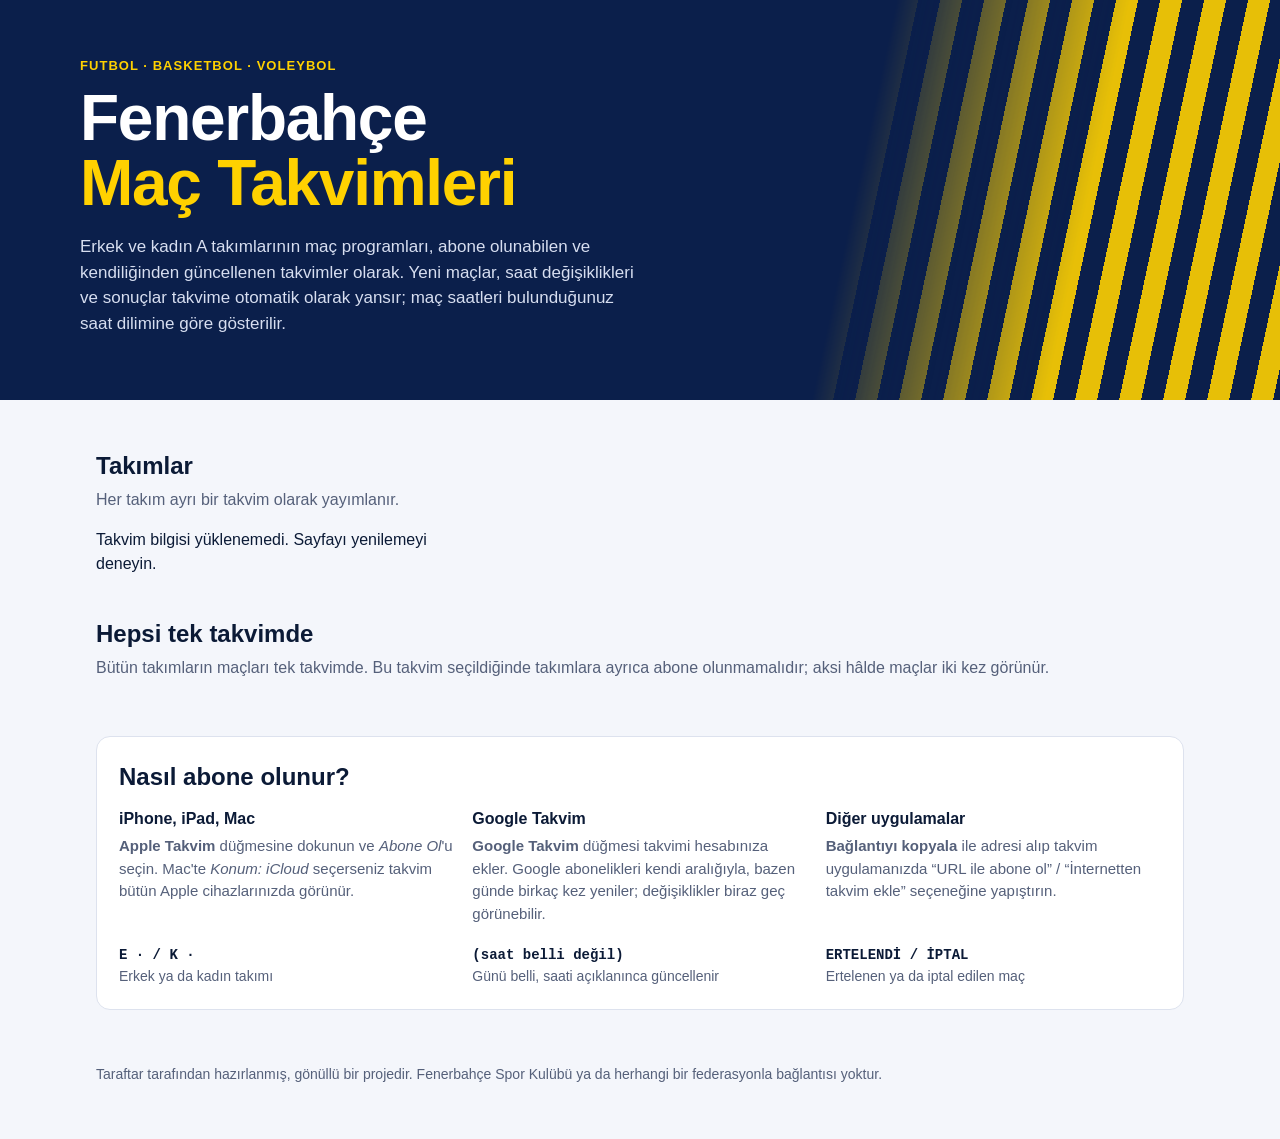
==== site/index.html @ e8459a55 "Fenerbahçe match calendar feeds" ====
<!doctype html>
<html lang="tr">
<head>
<meta charset="utf-8">
<meta name="viewport" content="width=device-width, initial-scale=1">
<meta http-equiv="Content-Security-Policy" content="default-src 'self'; img-src 'self' data:; style-src 'self'; script-src 'self'; connect-src 'self'; base-uri 'none'; form-action 'none'">
<meta name="referrer" content="no-referrer">
<meta name="description" content="Fenerbahçe erkek ve kadın A takımlarının futbol, basketbol ve voleybol maç takvimleri. Taraftar tarafından hazırlanmış gönüllü bir projedir.">
<meta name="color-scheme" content="light dark">
<title>Fenerbahçe Maç Takvimleri</title>
<link rel="icon" href="favicon.svg" type="image/svg+xml">
<link rel="stylesheet" href="style.css">
</head>
<body>
<header class="hero">
  <div class="stripes" aria-hidden="true"></div>
  <div class="hero-inner">
    <p class="eyebrow">Futbol · Basketbol · Voleybol</p>
    <h1>Fenerbahçe<br><span>Maç Takvimleri</span></h1>
    <p class="lead">Erkek ve kadın A takımlarının maç programları, abone olunabilen ve kendiliğinden güncellenen
      takvimler olarak. Yeni maçlar, saat değişiklikleri ve sonuçlar takvime otomatik olarak yansır; maç saatleri
      bulunduğunuz saat dilimine göre gösterilir.</p>
  </div>
</header>

<main>
  <section aria-labelledby="teams-title">
    <div class="section-head">
      <h2 id="teams-title">Takımlar</h2>
      <p class="muted">Her takım ayrı bir takvim olarak yayımlanır.</p>
    </div>
    <div id="teams" class="grid" aria-live="polite"></div>
  </section>

  <section aria-labelledby="all-title" class="all-section">
    <div class="section-head">
      <h2 id="all-title">Hepsi tek takvimde</h2>
      <p class="muted">Bütün takımların maçları tek takvimde. Bu takvim seçildiğinde takımlara ayrıca abone olunmamalıdır; aksi hâlde maçlar iki kez görünür.</p>
    </div>
    <div id="combined" class="grid"></div>
  </section>

  <section class="help" aria-labelledby="help-title">
    <h2 id="help-title">Nasıl abone olunur?</h2>
    <div class="help-grid">
      <div>
        <h3>iPhone, iPad, Mac</h3>
        <p><strong>Apple Takvim</strong> düğmesine dokunun ve <em>Abone Ol</em>'u seçin. Mac'te <em>Konum: iCloud</em>
          seçerseniz takvim bütün Apple cihazlarınızda görünür.</p>
      </div>
      <div>
        <h3>Google Takvim</h3>
        <p><strong>Google Takvim</strong> düğmesi takvimi hesabınıza ekler. Google abonelikleri kendi aralığıyla,
          bazen günde birkaç kez yeniler; değişiklikler biraz geç görünebilir.</p>
      </div>
      <div>
        <h3>Diğer uygulamalar</h3>
        <p><strong>Bağlantıyı kopyala</strong> ile adresi alıp takvim uygulamanızda “URL ile abone ol” / “İnternetten
          takvim ekle” seçeneğine yapıştırın.</p>
      </div>
    </div>
    <dl class="legend">
      <div><dt>E · / K ·</dt><dd>Erkek ya da kadın takımı</dd></div>
      <div><dt>(saat belli değil)</dt><dd>Günü belli, saati açıklanınca güncellenir</dd></div>
      <div><dt>ERTELENDİ / İPTAL</dt><dd>Ertelenen ya da iptal edilen maç</dd></div>
    </dl>
  </section>
</main>

<footer>
  <p>Taraftar tarafından hazırlanmış, gönüllü bir projedir. Fenerbahçe Spor Kulübü ya da herhangi bir federasyonla
    bağlantısı yoktur.</p>
  <p id="updated" class="muted"></p>
</footer>

<template id="card-tpl">
  <article class="card">
    <div class="card-top">
      <span class="emoji" aria-hidden="true"></span>
      <div>
        <h3 class="name"></h3>
        <p class="count muted"></p>
      </div>
    </div>
    <div class="next">
      <p class="next-label">Sıradaki maç</p>
      <p class="next-title"></p>
      <p class="next-meta muted"></p>
      <p class="countdown"></p>
    </div>
    <ol class="later"></ol>
    <fieldset class="alarm">
      <legend>Hatırlatma</legend>
      <div class="seg"></div>
    </fieldset>
    <div class="actions">
      <a class="btn primary apple">Apple Takvim</a>
      <a class="btn google" target="_blank" rel="noopener">Google Takvim</a>
      <button class="btn copy" type="button">Bağlantıyı kopyala</button>
      <a class="btn ghost ics">.ics</a>
    </div>
  </article>
</template>

<script src="app.js" defer></script>
</body>
</html>
---- site/style.css ----
:root {
  --navy: #0b1f4b;
  --navy-2: #14306e;
  --yellow: #ffd100;
  --bg: #f4f6fb;
  --surface: #ffffff;
  --text: #0b1a36;
  --muted: #55607a;
  --border: #dde2ee;
  --chip: #eef1f8;
  --focus: #2b5bc4;
  --radius: 14px;
  --font: -apple-system, BlinkMacSystemFont, "Segoe UI", Roboto, "Helvetica Neue", Arial, sans-serif;
}
@media (prefers-color-scheme: dark) {
  :root {
    --bg: #070f24;
    --surface: #0f1b3a;
    --text: #eef2fb;
    --muted: #9aa6c2;
    --border: #22325c;
    --chip: #17264d;
    --focus: #ffd100;
  }
}

* { box-sizing: border-box; }
html { -webkit-text-size-adjust: 100%; }
body {
  margin: 0;
  background: var(--bg);
  color: var(--text);
  font: 16px/1.5 var(--font);
}
a { color: inherit; }
.muted { color: var(--muted); }

/* hero with a striped band inspired by the classic kit (no crest, no logos) */
.hero {
  position: relative;
  overflow: hidden;
  background: var(--navy);
  color: #fff;
  padding: 56px 16px 64px;
}
.stripes {
  position: absolute;
  inset: 0 0 auto auto;
  width: min(46vw, 520px);
  height: 100%;
  background: repeating-linear-gradient(90deg, var(--yellow) 0 22px, var(--navy) 22px 44px);
  opacity: .9;
  transform: skewX(-12deg) translateX(18%);
  mask-image: linear-gradient(90deg, transparent, #000 45%);
  -webkit-mask-image: linear-gradient(90deg, transparent, #000 45%);
}
.hero-inner { position: relative; max-width: 1120px; margin: 0 auto; }
.eyebrow {
  margin: 0 0 10px;
  color: var(--yellow);
  font-weight: 600;
  letter-spacing: .08em;
  text-transform: uppercase;
  font-size: 13px;
}
.hero h1 { margin: 0; font-size: clamp(36px, 7vw, 64px); line-height: 1.02; letter-spacing: -.02em; }
.hero h1 span { color: var(--yellow); }
.lead { max-width: 560px; margin: 18px 0 0; color: #d7def0; font-size: 17px; }

main { max-width: 1120px; margin: 0 auto; padding: 8px 16px 40px; }
section { margin-top: 40px; }
.section-head h2, .help h2 { margin: 0 0 4px; font-size: 24px; }
.section-head p { margin: 0 0 16px; }

.grid {
  display: grid;
  grid-template-columns: repeat(auto-fill, minmax(min(100%, 330px), 1fr));
  gap: 16px;
}

.card {
  background: var(--surface);
  border: 1px solid var(--border);
  border-top: 6px solid var(--team, var(--yellow));
  border-radius: var(--radius);
  padding: 18px;
  display: flex;
  flex-direction: column;
  gap: 14px;
  scroll-margin-top: 16px;
}
.card.target { outline: 3px solid var(--focus); outline-offset: 3px; }
.card-top { display: flex; align-items: center; gap: 12px; }
.emoji {
  width: 44px; height: 44px; flex: none;
  display: grid; place-items: center;
  border-radius: 12px;
  background: color-mix(in srgb, var(--team, var(--yellow)) 22%, transparent);
  font-size: 24px;
}
.name { margin: 0; font-size: 18px; }
.count { margin: 0; font-size: 13px; }

.next { background: var(--chip); border-radius: 10px; padding: 12px; }
.next p { margin: 0; }
.next-label { font-size: 12px; font-weight: 600; letter-spacing: .06em; text-transform: uppercase; color: var(--muted); }
.next-title { font-weight: 600; margin-top: 4px !important; }
.next-meta { font-size: 14px; }
.countdown { margin-top: 6px !important; font-variant-numeric: tabular-nums; font-weight: 600; }
.countdown:empty { display: none; }

.later { list-style: none; margin: 0; padding: 0; font-size: 14px; }
.later li { display: flex; justify-content: space-between; gap: 12px; padding: 6px 0; border-top: 1px solid var(--border); }
.later li span:last-child { color: var(--muted); white-space: nowrap; }
.later:empty { display: none; }

.alarm { border: 0; margin: 0; padding: 0; }
.alarm legend { font-size: 13px; color: var(--muted); margin-bottom: 6px; padding: 0; }
.seg { display: inline-flex; background: var(--chip); border-radius: 999px; padding: 3px; gap: 2px; }
.seg label { position: relative; }
.seg input { position: absolute; opacity: 0; inset: 0; margin: 0; cursor: pointer; }
.seg span { display: block; padding: 5px 12px; border-radius: 999px; font-size: 14px; }
.seg input:checked + span { background: var(--navy); color: #fff; }
.seg input:focus-visible + span { outline: 2px solid var(--focus); outline-offset: 1px; }

.actions { display: flex; flex-wrap: wrap; gap: 8px; margin-top: auto; }
.btn {
  appearance: none;
  font: inherit; font-size: 14px; font-weight: 600;
  border: 1px solid var(--border);
  background: var(--surface);
  color: var(--text);
  padding: 9px 14px;
  border-radius: 10px;
  text-decoration: none;
  cursor: pointer;
}
.btn:hover { border-color: var(--muted); }
.btn:focus-visible { outline: 2px solid var(--focus); outline-offset: 2px; }
.btn.primary { background: var(--navy); border-color: var(--navy); color: #fff; }
.btn.primary:hover { background: var(--navy-2); }
@media (prefers-color-scheme: dark) {
  .btn.primary { background: var(--yellow); border-color: var(--yellow); color: var(--navy); }
  .btn.primary:hover { background: #ffe14d; }
  .seg input:checked + span { background: var(--yellow); color: var(--navy); }
}
.btn.ghost { border-style: dashed; }
.btn.done { border-color: #1e9e5a; }

.help { background: var(--surface); border: 1px solid var(--border); border-radius: var(--radius); padding: 22px; }
.help-grid { display: grid; grid-template-columns: repeat(auto-fit, minmax(min(100%, 240px), 1fr)); gap: 18px; margin-top: 12px; }
.help h3 { margin: 0 0 4px; font-size: 16px; }
.help p { margin: 0; color: var(--muted); font-size: 15px; }
.legend { display: grid; grid-template-columns: repeat(auto-fit, minmax(min(100%, 240px), 1fr)); gap: 10px 18px; margin: 20px 0 0; }
.legend div { display: flex; flex-direction: column; }
.legend dt { font-weight: 600; font-family: ui-monospace, SFMono-Regular, Menlo, monospace; font-size: 14px; }
.legend dd { margin: 0; color: var(--muted); font-size: 14px; }

footer { max-width: 1120px; margin: 0 auto; padding: 8px 16px 48px; font-size: 14px; color: var(--muted); }
footer p { margin: 6px 0; }

@media (max-width: 520px) {
  .hero { padding: 40px 16px 44px; }
  .stripes { width: 60vw; opacity: .35; }
  .btn { flex: 1 1 auto; text-align: center; }
}
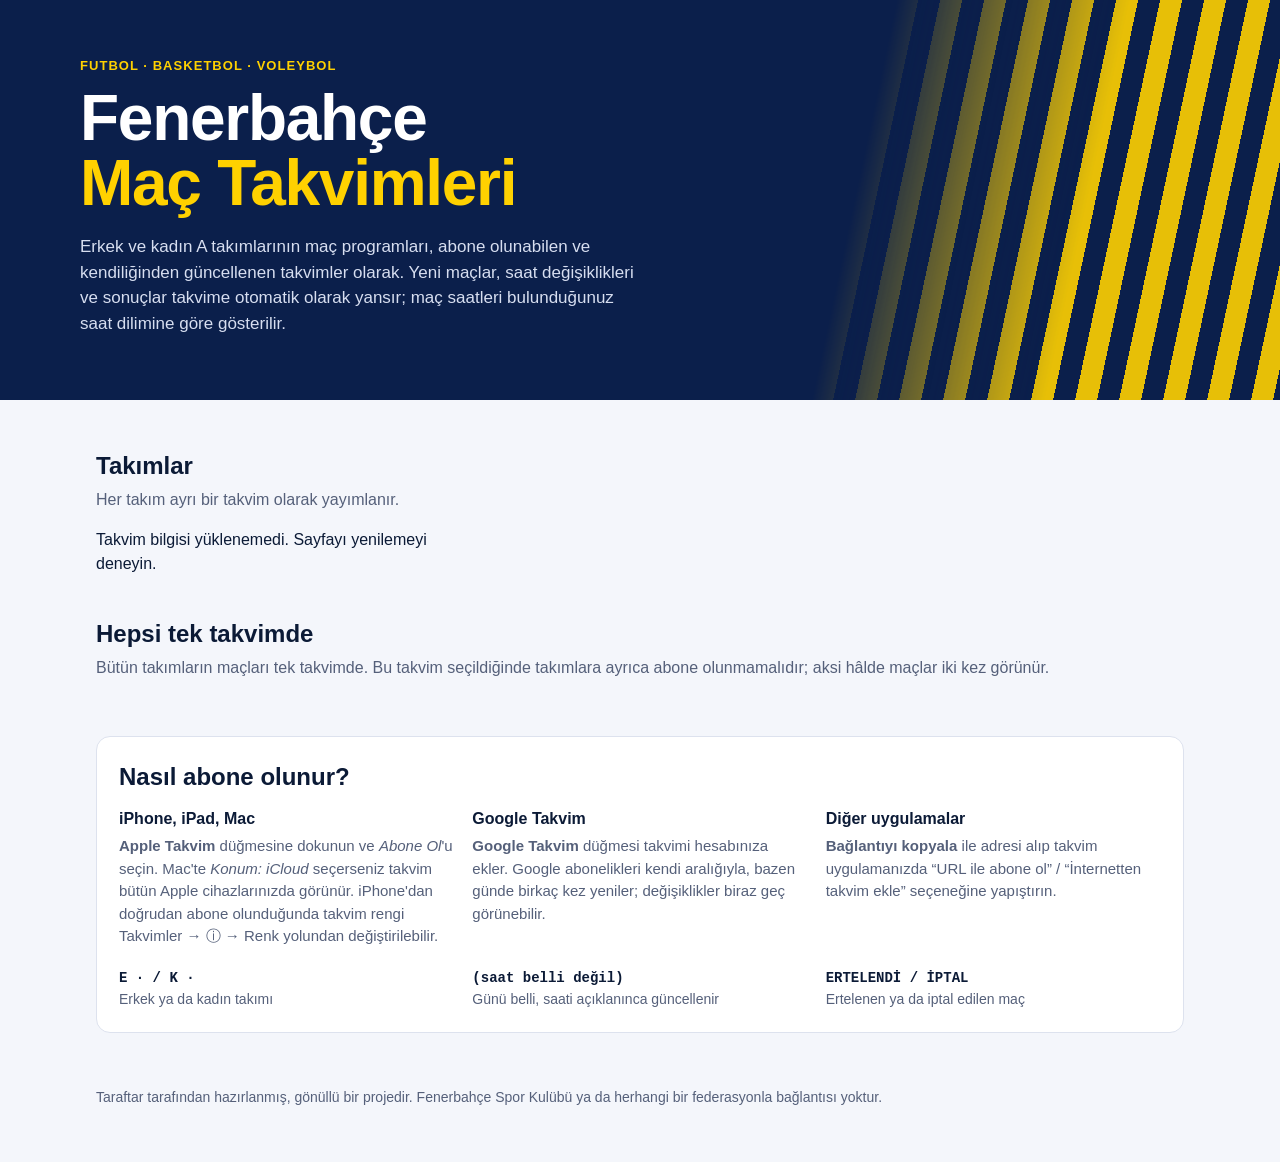
==== commit 9ba43876: "Drop broadcaster, fix-code line and non-match-page links from event descriptions" ====
--- a/site/index.html
+++ b/site/index.html
@@ -46,7 +46,8 @@
       <div>
         <h3>iPhone, iPad, Mac</h3>
         <p><strong>Apple Takvim</strong> düğmesine dokunun ve <em>Abone Ol</em>'u seçin. Mac'te <em>Konum: iCloud</em>
-          seçerseniz takvim bütün Apple cihazlarınızda görünür.</p>
+          seçerseniz takvim bütün Apple cihazlarınızda görünür. iPhone'dan doğrudan abone olunduğunda takvim rengi
+          Takvimler → ⓘ → Renk yolundan değiştirilebilir.</p>
       </div>
       <div>
         <h3>Google Takvim</h3>
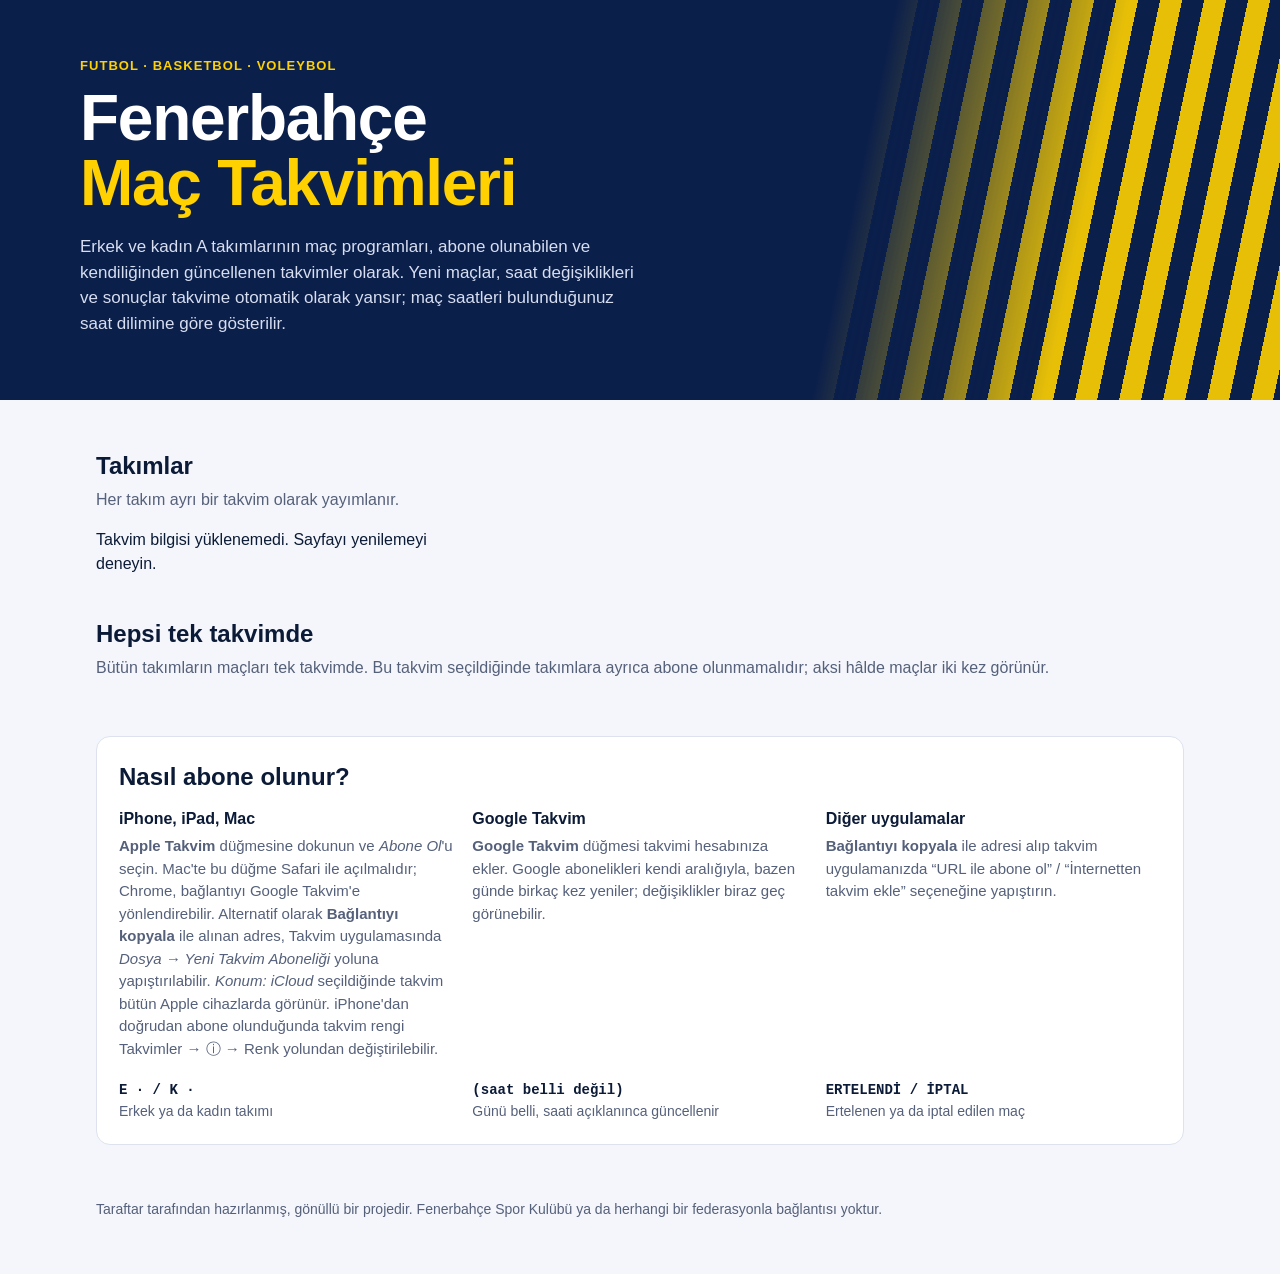
==== commit 068bfa20: "Trim event descriptions; add Mac/Chrome subscribe hint to the site" ====
--- a/site/index.html
+++ b/site/index.html
@@ -45,9 +45,11 @@
     <div class="help-grid">
       <div>
         <h3>iPhone, iPad, Mac</h3>
-        <p><strong>Apple Takvim</strong> düğmesine dokunun ve <em>Abone Ol</em>'u seçin. Mac'te <em>Konum: iCloud</em>
-          seçerseniz takvim bütün Apple cihazlarınızda görünür. iPhone'dan doğrudan abone olunduğunda takvim rengi
-          Takvimler → ⓘ → Renk yolundan değiştirilebilir.</p>
+        <p><strong>Apple Takvim</strong> düğmesine dokunun ve <em>Abone Ol</em>'u seçin. Mac'te bu düğme Safari ile
+          açılmalıdır; Chrome, bağlantıyı Google Takvim'e yönlendirebilir. Alternatif olarak <strong>Bağlantıyı
+          kopyala</strong> ile alınan adres, Takvim uygulamasında <em>Dosya → Yeni Takvim Aboneliği</em> yoluna
+          yapıştırılabilir. <em>Konum: iCloud</em> seçildiğinde takvim bütün Apple cihazlarda görünür. iPhone'dan
+          doğrudan abone olunduğunda takvim rengi Takvimler → ⓘ → Renk yolundan değiştirilebilir.</p>
       </div>
       <div>
         <h3>Google Takvim</h3>
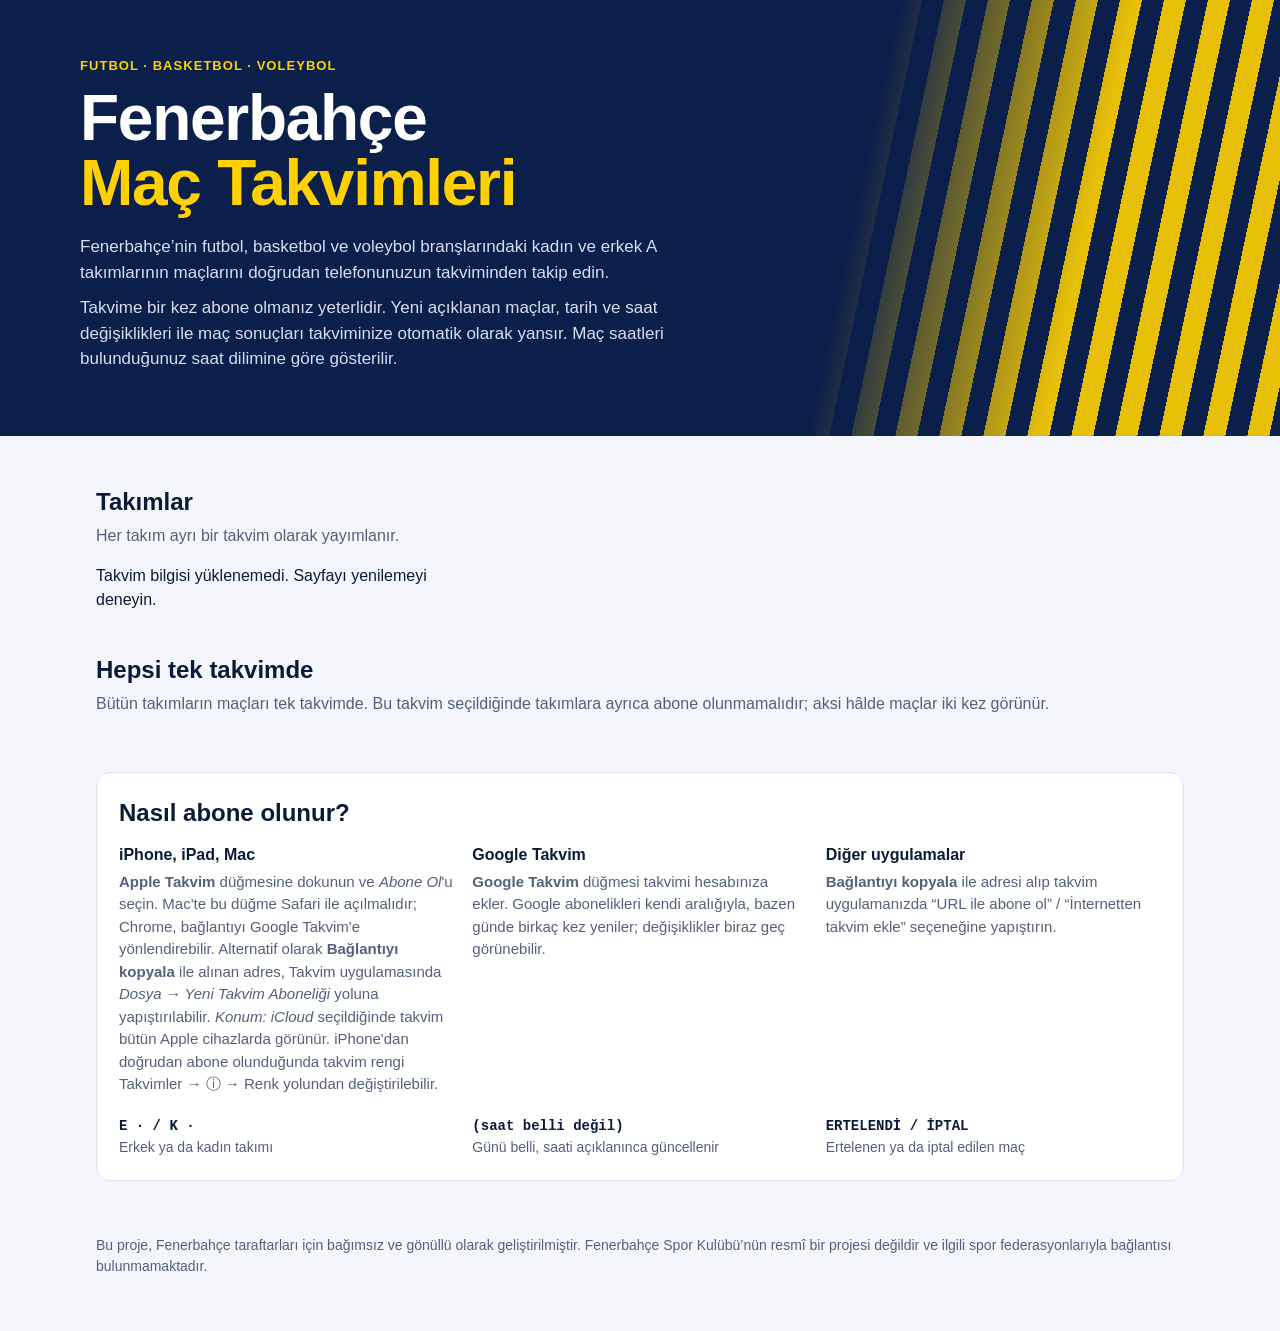
==== commit 51c43226: "Align website hero, footer and meta description with the README" ====
--- a/site/index.html
+++ b/site/index.html
@@ -5,7 +5,7 @@
 <meta name="viewport" content="width=device-width, initial-scale=1">
 <meta http-equiv="Content-Security-Policy" content="default-src 'self'; img-src 'self' data:; style-src 'self'; script-src 'self'; connect-src 'self'; base-uri 'none'; form-action 'none'">
 <meta name="referrer" content="no-referrer">
-<meta name="description" content="Fenerbahçe erkek ve kadın A takımlarının futbol, basketbol ve voleybol maç takvimleri. Taraftar tarafından hazırlanmış gönüllü bir projedir.">
+<meta name="description" content="Fenerbahçe’nin futbol, basketbol ve voleybol branşlarındaki kadın ve erkek A takımlarının maçlarını doğrudan telefonunuzun takviminden takip edin.">
 <meta name="color-scheme" content="light dark">
 <title>Fenerbahçe Maç Takvimleri</title>
 <link rel="icon" href="favicon.svg" type="image/svg+xml">
@@ -17,9 +17,10 @@
   <div class="hero-inner">
     <p class="eyebrow">Futbol · Basketbol · Voleybol</p>
     <h1>Fenerbahçe<br><span>Maç Takvimleri</span></h1>
-    <p class="lead">Erkek ve kadın A takımlarının maç programları, abone olunabilen ve kendiliğinden güncellenen
-      takvimler olarak. Yeni maçlar, saat değişiklikleri ve sonuçlar takvime otomatik olarak yansır; maç saatleri
-      bulunduğunuz saat dilimine göre gösterilir.</p>
+    <p class="lead">Fenerbahçe’nin futbol, basketbol ve voleybol branşlarındaki kadın ve erkek A takımlarının
+      maçlarını doğrudan telefonunuzun takviminden takip edin.</p>
+    <p class="lead">Takvime bir kez abone olmanız yeterlidir. Yeni açıklanan maçlar, tarih ve saat değişiklikleri ile
+      maç sonuçları takviminize otomatik olarak yansır. Maç saatleri bulunduğunuz saat dilimine göre gösterilir.</p>
   </div>
 </header>
 
@@ -71,8 +72,8 @@
 </main>
 
 <footer>
-  <p>Taraftar tarafından hazırlanmış, gönüllü bir projedir. Fenerbahçe Spor Kulübü ya da herhangi bir federasyonla
-    bağlantısı yoktur.</p>
+  <p>Bu proje, Fenerbahçe taraftarları için bağımsız ve gönüllü olarak geliştirilmiştir. Fenerbahçe Spor Kulübü’nün
+    resmî bir projesi değildir ve ilgili spor federasyonlarıyla bağlantısı bulunmamaktadır.</p>
   <p id="updated" class="muted"></p>
 </footer>
 
--- a/site/style.css
+++ b/site/style.css
@@ -65,7 +65,8 @@
 }
 .hero h1 { margin: 0; font-size: clamp(36px, 7vw, 64px); line-height: 1.02; letter-spacing: -.02em; }
 .hero h1 span { color: var(--yellow); }
-.lead { max-width: 560px; margin: 18px 0 0; color: #d7def0; font-size: 17px; }
+.lead { max-width: 600px; margin: 18px 0 0; color: #d7def0; font-size: 17px; }
+.lead + .lead { margin-top: 10px; }
 
 main { max-width: 1120px; margin: 0 auto; padding: 8px 16px 40px; }
 section { margin-top: 40px; }
